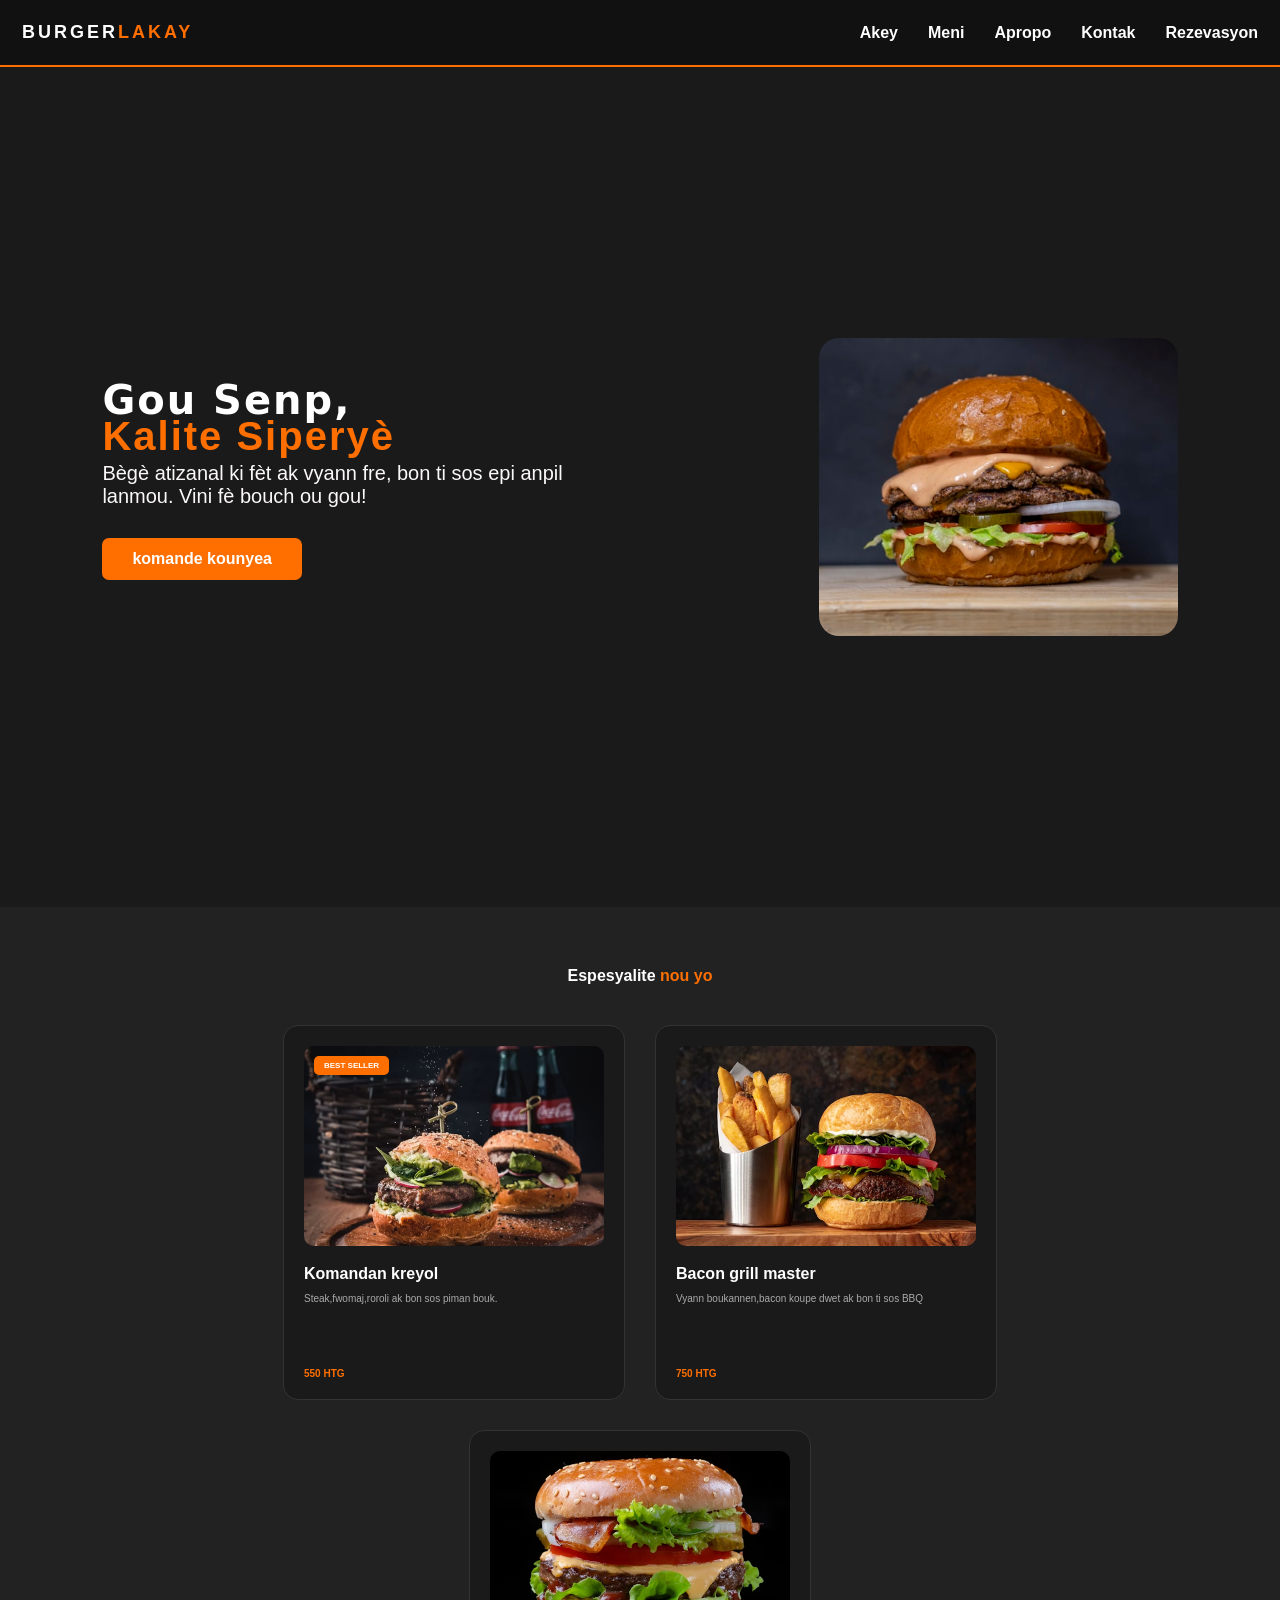
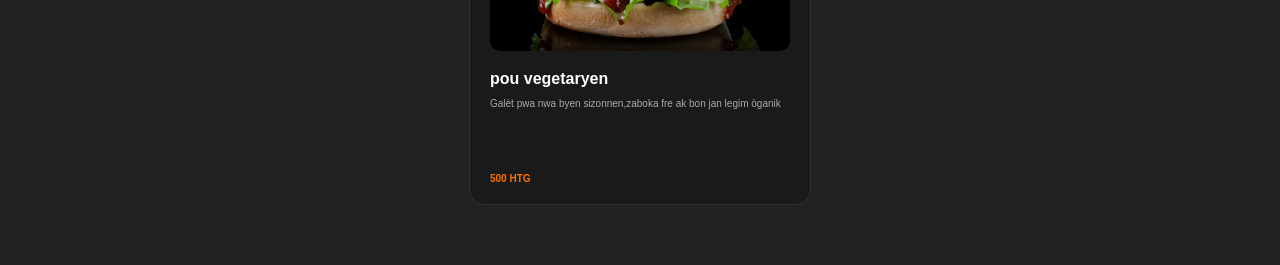
==== index.html @ 40fb64cf "Adolfo 1" ====
<!DOCTYPE html>
<html lang="en">
<head>
    <meta charset="UTF-8">
    <meta name="viewport" content="width=device-width, initial-scale=1.0">
    <title>Burger lakay</title>
    <link rel="stylesheet" href="css/style.css">
</head>
<body>
    <header class="navigation">
        <div class="logo">Burger<span>lakay</span></div>
            <nav>
                <ul>
                    <li><a href="#">Akey</a></li>
                    <li><a href="#">Meni</a></li>
                    <li><a href="#">Apropo</a></li>
                    <li><a href="#">Kontak</a></li>
                    <li><a href="#">Rezevasyon</a></li>
                </ul>
            </nav>
    </header>
    
    <section class="section">
        <div class="section-text">
            <h1>Gou Senp,<br><br><br><span class="style">Kalite Siperyè</span></h1>
            <p>Bègè atizanal ki fèt ak vyann fre, bon ti sos epi anpil lanmou.
                Vini fè bouch ou gou!
            </p>
            <a href="#" class="bouton">komande kounyea</a>
        </div>
        <div class="image"><img src="image/Burger1.jpg" alt="Bègè Goumè"></div>
    </section>

    <section class="menu">
        <h2>Espesyalite <span>nou yo</span></h2>
        <div class="produits">
            <div class="eleman"><span class="badge">Best Seller</span>
                <img src="image/burger1.png" alt="Cheeseburger">
                <h3>Komandan kreyol</h3>
                <p>Steak,fwomaj,roroli ak bon sos piman bouk.</p>
                <div class="prix">550 HTG</div>
            </div>
            <div class="eleman">
                <img src="image/burger2.png" alt="BBQ Burger">
                <h3>Bacon grill master</h3>
                <p>Vyann boukannen,bacon koupe dwet ak bon ti sos BBQ</p>
                <div class="prix">750 HTG</div>
            </div>
            <div class="eleman">
                <img src="image/burgervegan.png" alt="Burger Vegan">
                <h3>pou vegetaryen</h3>
                <p>Galèt pwa nwa byen sizonnen,zaboka fre ak bon jan legim òganik</p>
                <div class="prix">500 HTG</div>
            </div>
        </div>
    </section>
</body>
</html>
---- css/style.css ----
*{
    margin: 0;
    padding: 0;
    font-family: Arial, Helvetica, sans-serif;
}
body{
    background-color: #1a1a1a;
    color: #ffffff;
}
.navigation{
    display: flex;
    justify-content: space-between;
    align-items: center;
    padding: 22px;
    background-color: #111111;
    border-bottom: 2px solid #ff6f00;
}
.logo{
    font-family: 'Franklin Gothic Medium', 'Arial Narrow', Arial, sans-serif;
    font-size: 18px;
    font-weight: bold;
    text-transform: uppercase;
    letter-spacing: 3px;
}
.logo span{
    color: #ff6f00;
}
nav ul{
    display: flex;
    list-style: none;
}
nav ul li{
    margin-left: 30px;
}
nav ul li a{
    color: #ffffff;
    text-decoration: none;
    font-weight: bold;
    font-size: 16px;
    transition: color 0.5s ease;
}
nav ul li a:hover{
    color: #ff6f00;
}
.section{
    display: flex;
    align-items: center;
    justify-content: space-between;
    padding: 60px 8%;
    min-height: 80vh;
}
.section-text{
    flex: 2;
    animation:slideInLeft 3s ease-out;
}
.section-text h1{
    font-family: system-ui, -apple-system, BlinkMacSystemFont, 'Segoe UI', Roboto, Oxygen, Ubuntu, Cantarell, 'Open Sans', 'Helvetica Neue', sans-serif;
    font-size: 40px;
    line-height: 12px;
    margin-bottom: 20px;
    letter-spacing: 2px;
}
.section-text .style{
    color: #ff6f00;
}
.section-text p{
    font-size: 20px;
    color: rgb(251, 248, 248);
    margin-bottom: 30px;
    max-width: 500px;
}
.bouton{
    display: inline-block;
    padding: 12px 30px;
    background-color: #ff6f00;
    color: #fff;
    text-decoration: none;
    font-weight: bold;
    border-radius: 7px;
    transition: all 0.3s ease;
}
.bouton:hover{
    background-color: #e65c00;
    transform: translateY(-3px);
}
.image{
    flex: 1;
    display: flex;
    justify-content: center;
    animation: plimpoul 3s ease-out;
}
.image img{
    max-width: 100%;
    height: auto;
    border-radius: 20px;
    box-shadow:0 10px 30px rgba(0,0,0,0,7) ;
}
.menu{
    padding: 60px 8%;
    background-color: #222222;
    text-align: center;
}
.menu h2{
    font-family: 'Gill Sans', 'Gill Sans MT', Calibri, 'Trebuchet MS', sans-serif;
    font-size: 16px;
    margin-bottom: 40px;
}
.menu h2 span{
    color: #ff6f00;
}
.produits{
    display: flex;
    flex-wrap: wrap;
    justify-content: center;
    gap: 30px;
}
.eleman{
    background-color: #1a1a1a;
    border: 1px solid #333;
    border-radius: 15px;
    padding: 20px;
    width: 300px;
    text-align: left;
    position: relative;
    transition: transform 0.3s ease,border-color 0.3s ease;
}
.eleman:hover{
    transform: translateY(-10px);
    border-color: #ff6f00;
}
.eleman img{
    width: 100%;
    height: 200px;
    object-fit: cover;
    border-radius: 10px;
    margin-bottom: 15px;
}
.eleman h3{
    font-size: 16px;
    margin-bottom: 10px;
}
.eleman p{
    font-size: 10px;
    color: #aaaaaa;
    margin-bottom: 15px;
    height: 60px;
}
.eleman .prix{
    font-size: 10px;
    font-weight: bold;
    color: #ff6f00;
}
.badge{
    position: absolute;
    top: 30px;
    left: 30px;
    background-color: #ff6f00;
    color: white;
    padding: 5px 10px;
    font-size: 8px;
    font-weight: bold;
    border-radius: 5px;
    text-transform: uppercase;
}
@keyframes slideInLeft{
    from {opacity: 0;transform: translateX(-50px);}
    to {opacity: 1;transform: translateY(0);}
}
@keyframes plimpoul{
    from {opacity: 0;transform: translateY(50px);}
    to {opacity: 1;transform: translateY(0);}
}
@media
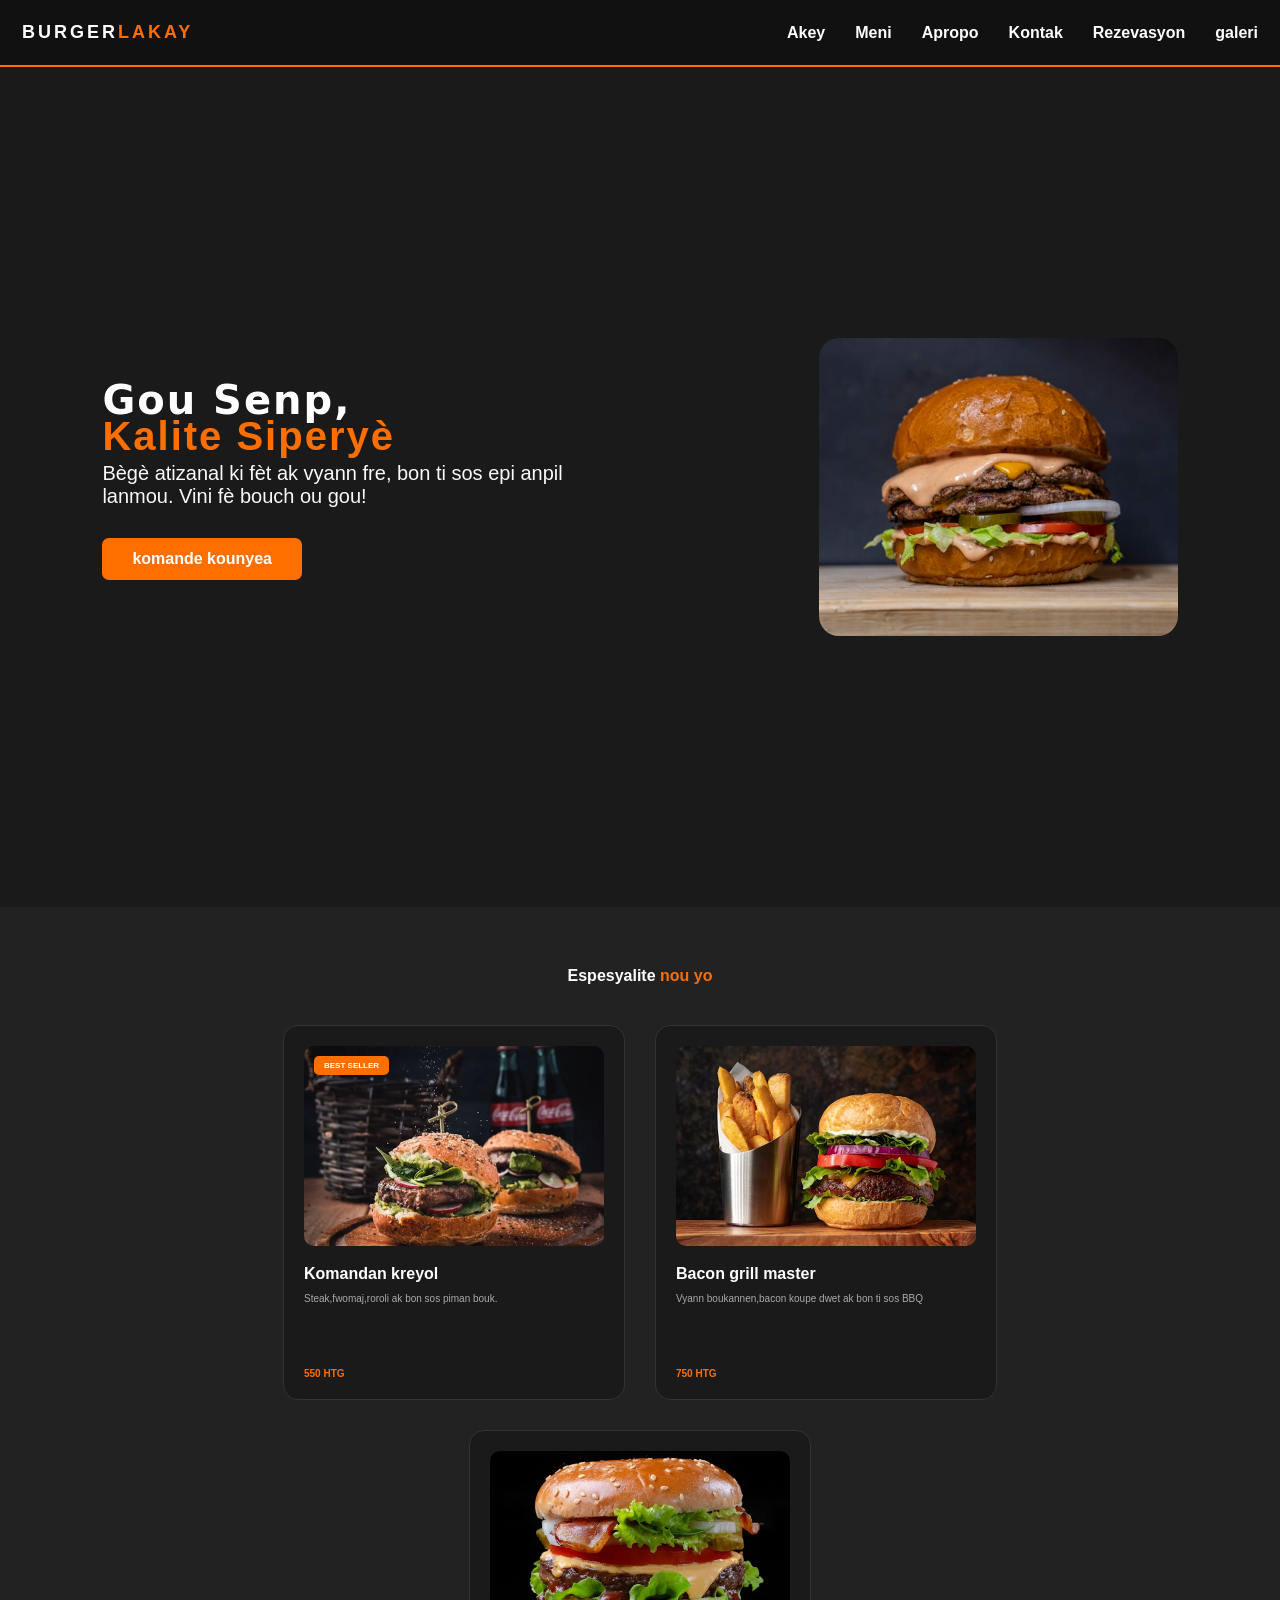
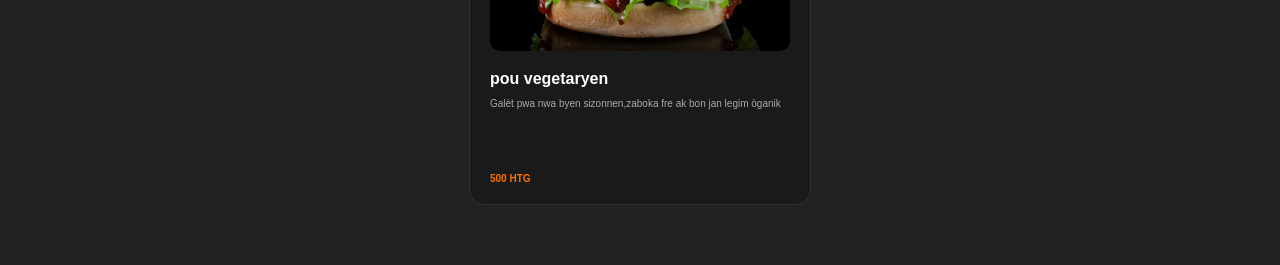
==== commit 21273397: "troisieme commit" ====
--- a/index.html
+++ b/index.html
@@ -11,11 +11,12 @@
         <div class="logo">Burger<span>lakay</span></div>
             <nav>
                 <ul>
-                    <li><a href="#">Akey</a></li>
-                    <li><a href="#">Meni</a></li>
+                    <li><a href="index.html" class="active">Akey</a></li>
+                    <li><a href="menu.html" class="active">Meni</a></li>
                     <li><a href="#">Apropo</a></li>
-                    <li><a href="#">Kontak</a></li>
+                    <li><a href="contact.html">Kontak</a></li>
                     <li><a href="#">Rezevasyon</a></li>
+                    <li><a href="#">galeri</a></li>
                 </ul>
             </nav>
     </header>
--- a/css/style.css
+++ b/css/style.css
@@ -170,4 +170,141 @@
     from {opacity: 0;transform: translateY(50px);}
     to {opacity: 1;transform: translateY(0);}
 }
-@media+@media
+
+
+{}.contact-section{
+    display: flex;
+    justify-content: space-between;
+    align-items: flex-start;
+    padding: 60px 8%;
+    gap: 50px;
+    min-height: 85vh;
+}
+
+
+.contact-info {
+    flex: 1;
+    animation: slideInLeft 1s ease-out;
+}
+
+.contact-info h2 {
+    font-family: 'Impact', 'Arial Black', sans-serif;
+    font-size: 3rem;
+    margin-bottom: 10px;
+}
+
+.contact-info h2 span {
+    color: #ff6f00;
+}
+
+.contact-info .subtitle {
+    color: #aaaaaa;
+    margin-bottom: 40px;
+    font-size: 1.1rem;
+}
+
+.info-box {
+    background-color: #111111;
+    padding: 20px;
+    border-left: 4px solid #ff6f00; 
+    border-radius: 4px;
+    margin-bottom: 20px;
+}
+
+.info-box h3 {
+    font-size: 1.2rem;
+    color: #ff6f00;
+    margin-bottom: 5px;
+}
+
+.info-box p {
+    color: #eeeeee;
+    font-size: 1rem;
+}
+
+
+.contact-form-container {
+    flex: 1;
+    background-color: #111111;
+    padding: 40px;
+    border-radius: 10px;
+    box-shadow: 0 10px 25px rgba(0,0,0,0.5);
+    animation: fadeUp 1.2s ease-out;
+}
+
+.contact-form-container h2 {
+    font-family: 'Impact', 'Arial Black', sans-serif;
+    font-size: 2.5rem;
+    margin-bottom: 30px;
+}
+
+.contact-form-container h2 span {
+    color: #ff6f00;
+}
+
+.contact-form {
+    display: flex;
+    flex-direction: column;
+    gap: 20px;
+}
+
+.input-group {
+    display: flex;
+    flex-direction: column;
+    gap: 8px;
+}
+
+.input-group label {
+    font-weight: bold;
+    font-size: 0.95rem;
+    color: #cccccc;
+}
+
+.input-group input, 
+.input-group textarea {
+    padding: 12px;
+    background-color: #1a1a1a;
+    border: 1px solid #333333;
+    color: #ffffff;
+    border-radius: 5px;
+    font-size: 1rem;
+    transition: border-color 0.3s ease;
+}
+
+
+.input-group input:focus, 
+.input-group textarea:focus {
+    outline: none;
+    border-color: #ff6f00;
+}
+
+
+.btn-submit {
+    padding: 14px;
+    background-color: #ff6f00;
+    color: #ffffff;
+    border: none;
+    font-size: 1.1rem;
+    font-weight: bold;
+    border-radius: 5px;
+    cursor: pointer;
+    transition: background-color 0.3s ease, transform 0.2s ease;
+}
+
+.btn-submit:hover {
+    background-color: #e65c00;
+    transform: translateY(-2px);
+}
+
+
+@media (max-width: 768px) {
+    .contact-section {
+        flex-direction: column;
+        padding: 40px 5%;
+    }
+    .contact-form-container {
+        width: 100%;
+        padding: 25px;
+    }
+}
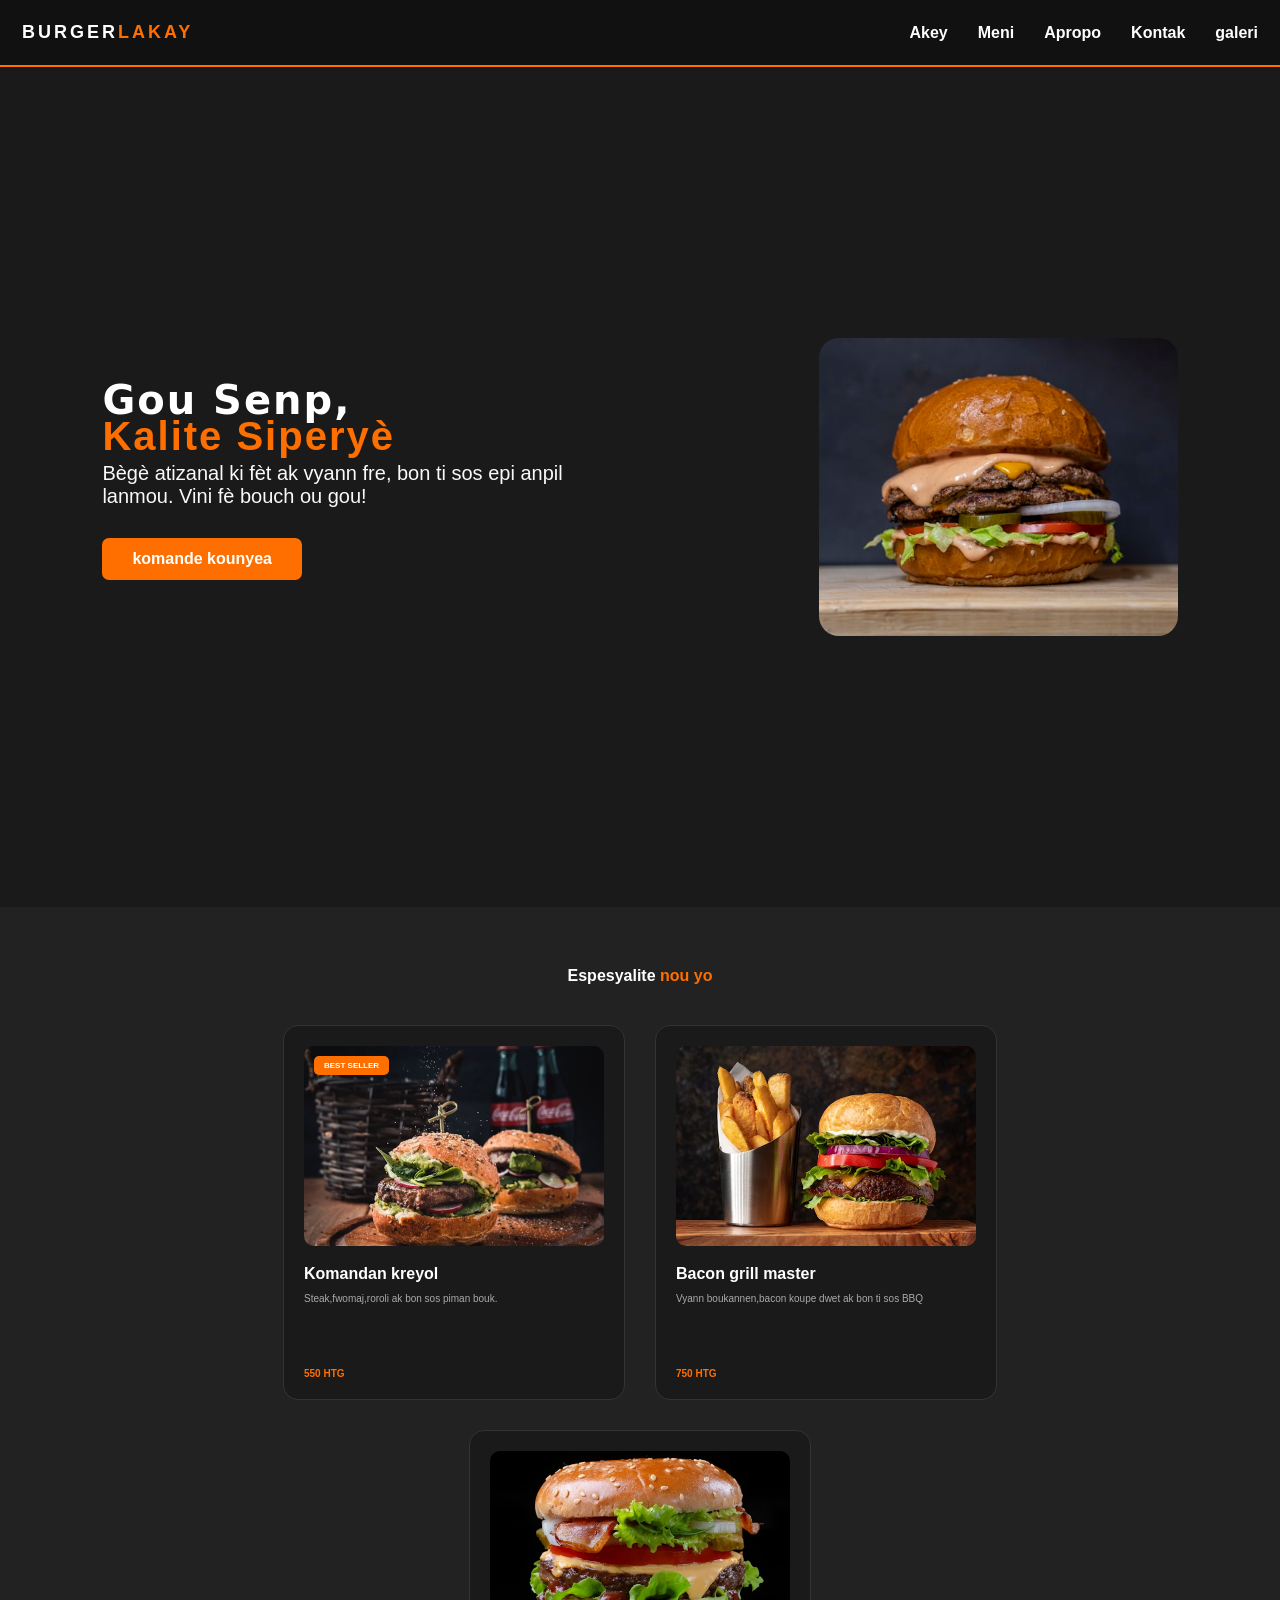
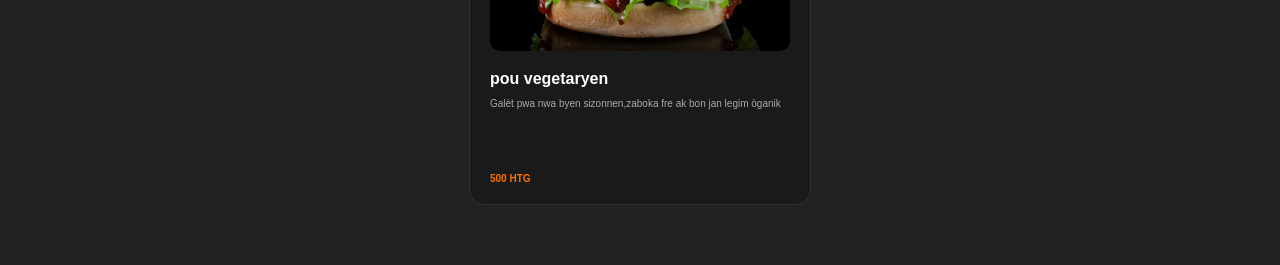
==== commit 863506ae: "troisieme commit" ====
--- a/index.html
+++ b/index.html
@@ -15,7 +15,6 @@
                     <li><a href="menu.html" class="active">Meni</a></li>
                     <li><a href="#">Apropo</a></li>
                     <li><a href="contact.html">Kontak</a></li>
-                    <li><a href="#">Rezevasyon</a></li>
                     <li><a href="#">galeri</a></li>
                 </ul>
             </nav>
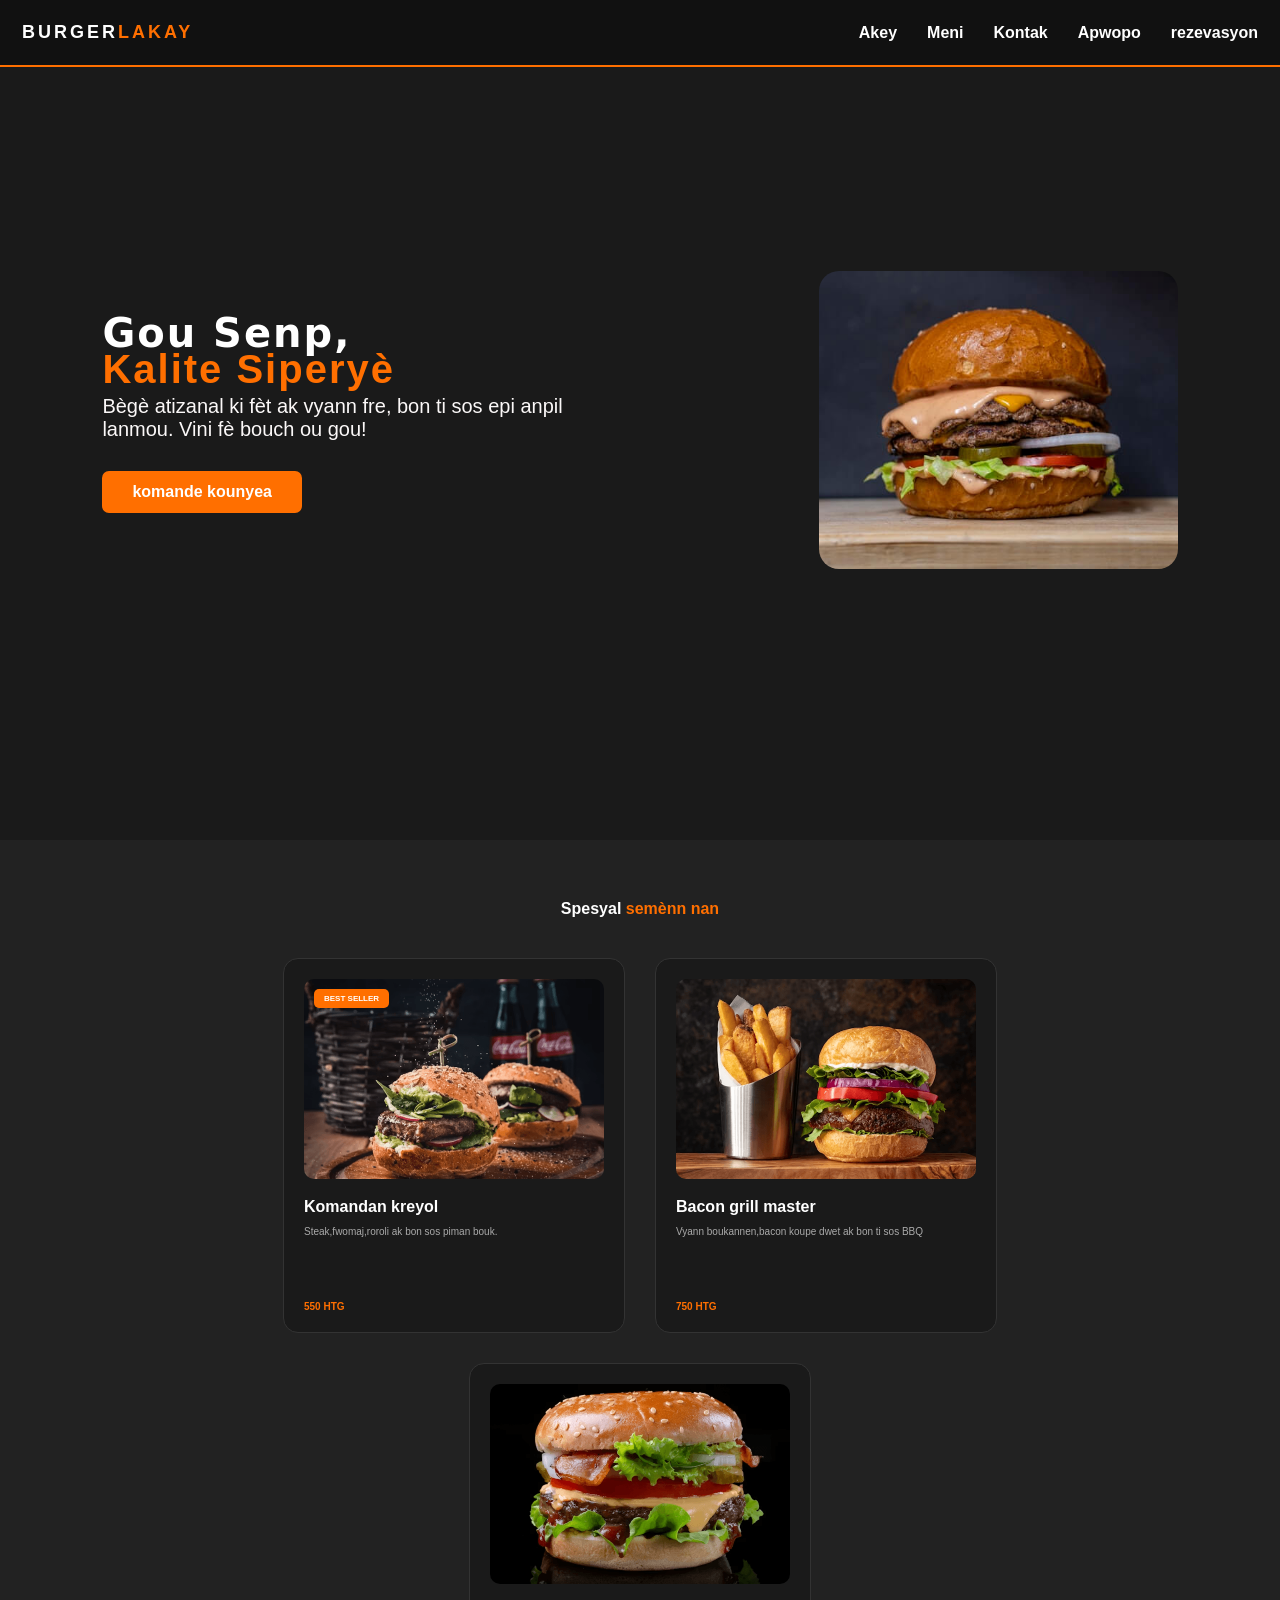
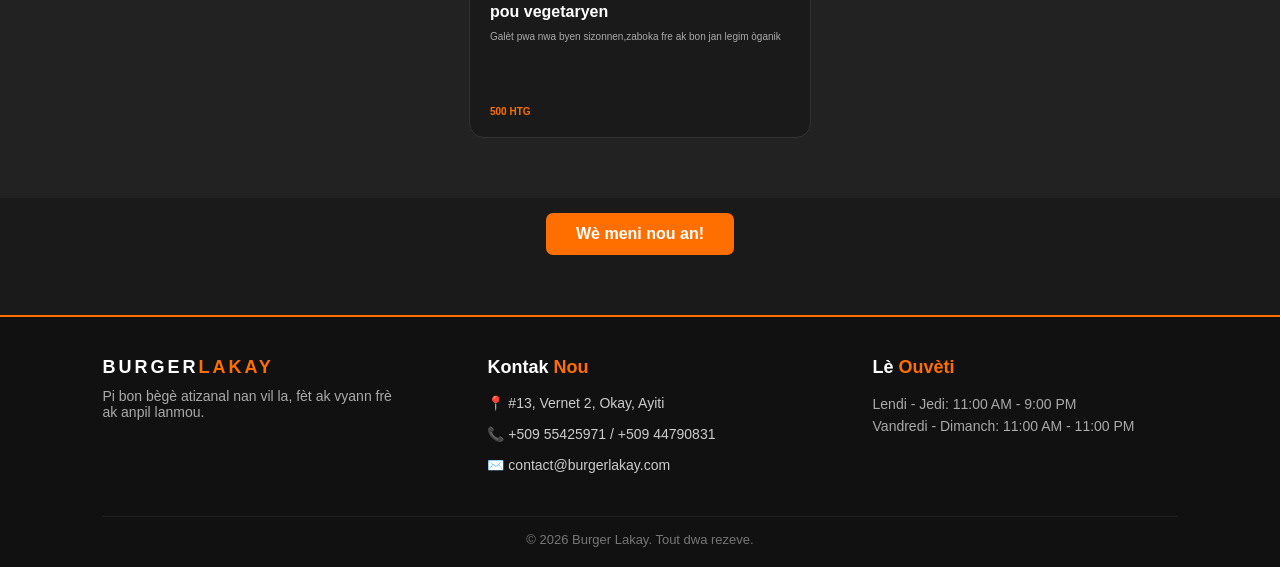
==== commit 86e84b6d: "5ieme commit" ====
--- a/index.html
+++ b/index.html
@@ -13,9 +13,9 @@
                 <ul>
                     <li><a href="index.html" class="active">Akey</a></li>
                     <li><a href="menu.html" class="active">Meni</a></li>
-                    <li><a href="#">Apropo</a></li>
-                    <li><a href="contact.html">Kontak</a></li>
-                    <li><a href="#">galeri</a></li>
+                    <li><a href="#footer">Kontak</a></li>
+                    <li><a href="#">Apwopo</a></li>
+                    <li><a href="reservation.html">rezevasyon</a></li>
                 </ul>
             </nav>
     </header>
@@ -26,13 +26,13 @@
             <p>Bègè atizanal ki fèt ak vyann fre, bon ti sos epi anpil lanmou.
                 Vini fè bouch ou gou!
             </p>
-            <a href="#" class="bouton">komande kounyea</a>
+            <a href="reservation.html" class="bouton">komande kounyea</a>
         </div>
         <div class="image"><img src="image/Burger1.jpg" alt="Bègè Goumè"></div>
     </section>
 
     <section class="menu">
-        <h2>Espesyalite <span>nou yo</span></h2>
+        <h2>Spesyal <span>semènn nan</span></h2>
         <div class="produits">
             <div class="eleman"><span class="badge">Best Seller</span>
                 <img src="image/burger1.png" alt="Cheeseburger">
@@ -54,5 +54,45 @@
             </div>
         </div>
     </section>
+    <a href="menu.html" class="bouton" style="display: block; width: fit-content; margin: 15px auto 0;">
+    Wè meni nou an!
+</a>
+
+<footer class="footer" id="footer">
+    <div class="footer-container">
+        
+        <div class="footer-box">
+            <div class="logo">BURGER<span>LAKAY</span></div>
+            <p style="color: #aaa; margin-top: 10px; font-size: 14px;">
+                Pi bon bègè atizanal nan vil la, fèt ak vyann frè ak anpil lanmou.
+            </p>
+        </div>
+
+        <div class="footer-box">
+            <h3>Kontak <span>Nou</span></h3>
+            <ul class="footer-contact">
+                <li>📍 #13, Vernet 2, Okay, Ayiti</li>
+                <li>📞 +509 55425971 / +509 44790831</li>
+                <li>✉️ contact@burgerlakay.com</li>
+            </ul>
+        </div>
+
+        
+        <div class="footer-box">
+            <h3>Lè <span>Ouvèti</span></h3>
+            <p style="color: #aaa; font-size: 14px; line-height: 1.6;">
+                Lendi - Jedi: 11:00 AM - 9:00 PM<br>
+                Vandredi - Dimanch: 11:00 AM - 11:00 PM
+            </p>
+        </div>
+
+    </div>
+
+    <div class="footer-bottom">
+        <p>&copy; 2026 Burger Lakay. Tout dwa rezeve.</p>
+    </div>
+</footer>
+</button>
+</div>
 </body>
 </html>
--- a/css/style.css
+++ b/css/style.css
@@ -2,6 +2,13 @@
     margin: 0;
     padding: 0;
     font-family: Arial, Helvetica, sans-serif;
+}
+.navigation{
+    position:fixed !important;
+    top: 0 !important;
+    left: 0% !important;
+    width: 100% !important;
+    z-index: 1000 !important;
 }
 body{
     background-color: #1a1a1a;
@@ -14,6 +21,7 @@
     padding: 22px;
     background-color: #111111;
     border-bottom: 2px solid #ff6f00;
+    box-sizing: border-box;
 }
 .logo{
     font-family: 'Franklin Gothic Medium', 'Arial Narrow', Arial, sans-serif;
@@ -162,6 +170,69 @@
     border-radius: 5px;
     text-transform: uppercase;
 }
+
+.footer {
+    background-color: #111111;
+    border-top: 2px solid #ff6f00;
+    padding: 40px 8% 20px 8%;
+    margin-top: 60px;
+    clear: both;
+}
+
+.footer-container {
+    display: flex;
+    justify-content: space-between;
+    align-items: flex-start;
+    gap: 80px;
+    flex-wrap: wrap;
+}
+
+.footer-box {
+    flex: 1;
+    min-width: 120px;
+}
+
+.footer-box h3 {
+    font-size: 18px;
+    margin-bottom: 15px;
+    color: #ffffff;
+    font-family: Arial, Helvetica, sans-serif;
+}
+
+.footer-box h3 span {
+    color: #ff6f00;
+}
+
+.footer-contact {
+    list-style: none;
+    padding: 0;
+    margin: 0;
+}
+
+.footer-contact li {
+    color: #cccccc;
+    font-size: 14px;
+    margin-bottom: 10px;
+    line-height: 1.5;
+}
+
+.footer-bottom {
+    text-align: center;
+    border-top: 1px solid #222222;
+    margin-top: 30px;
+    padding-top: 15px;
+    color: #777777;
+    font-size: 13px;
+}
+
+
+@media screen and (max-width: 768px) {
+    .footer-container {
+        flex-direction: column;
+        text-align: center;
+    }
+}
+
 @keyframes slideInLeft{
     from {opacity: 0;transform: translateX(-50px);}
     to {opacity: 1;transform: translateY(0);}
@@ -296,8 +367,6 @@
     background-color: #e65c00;
     transform: translateY(-2px);
 }
-
-
 @media (max-width: 768px) {
     .contact-section {
         flex-direction: column;
@@ -307,4 +376,102 @@
         width: 100%;
         padding: 25px;
     }
+}
+
+
+@media screen and (max-width: 768px) {
+
+    
+    .navigation {
+        flex-direction: column;
+        gap: 15px;
+        padding: 15px 4%;
+        text-align: center;
+    }
+
+    nav ul {
+        flex-wrap: wrap;
+        justify-content: center;
+        gap: 12px;
+    }
+
+    nav ul li a {
+        font-size: 14px;
+    }
+
+    
+    .section {
+        flex-direction: column-reverse; 
+        padding: 40px 5%;
+        min-height: auto;
+        gap: 30px;
+        text-align: center;
+    }
+
+    .section-text {
+        width: 100%;
+    }
+
+    .section-text h1 {
+        font-size: 28px;
+        line-height: 1.2;
+        margin-bottom: 15px;
+    }
+
+    .section-text p {
+        font-size: 15px;
+        max-width: 100%;
+        margin: 0 auto 20px auto;
+    }
+
+    .image {
+        width: 100%;
+    }
+
+    .image img {
+        max-width: 280px;
+        margin: 0 auto;
+    }
+
+    
+    .menu {
+        padding: 40px 4%;
+    }
+
+    .produits {
+        flex-direction: column;
+        align-items: center;
+    }
+
+    .eleman {
+        width: 100% !important; 
+        max-width: 340px;
+    }
+
+    
+    .contact-section {
+        flex-direction: column;
+        padding: 30px 5%;
+        gap: 30px;
+    }
+
+    .contact-info, 
+    .contact-form-container {
+        width: 100%;
+    }
+}
+
+
+@media screen and (min-width: 769px) and (max-width: 1024px) {
+    .section {
+        padding: 40px 5%;
+    }
+
+    .section-text h1 {
+        font-size: 32px;
+    }
+
+    .produits {
+        gap: 20px;
+    }
 }
